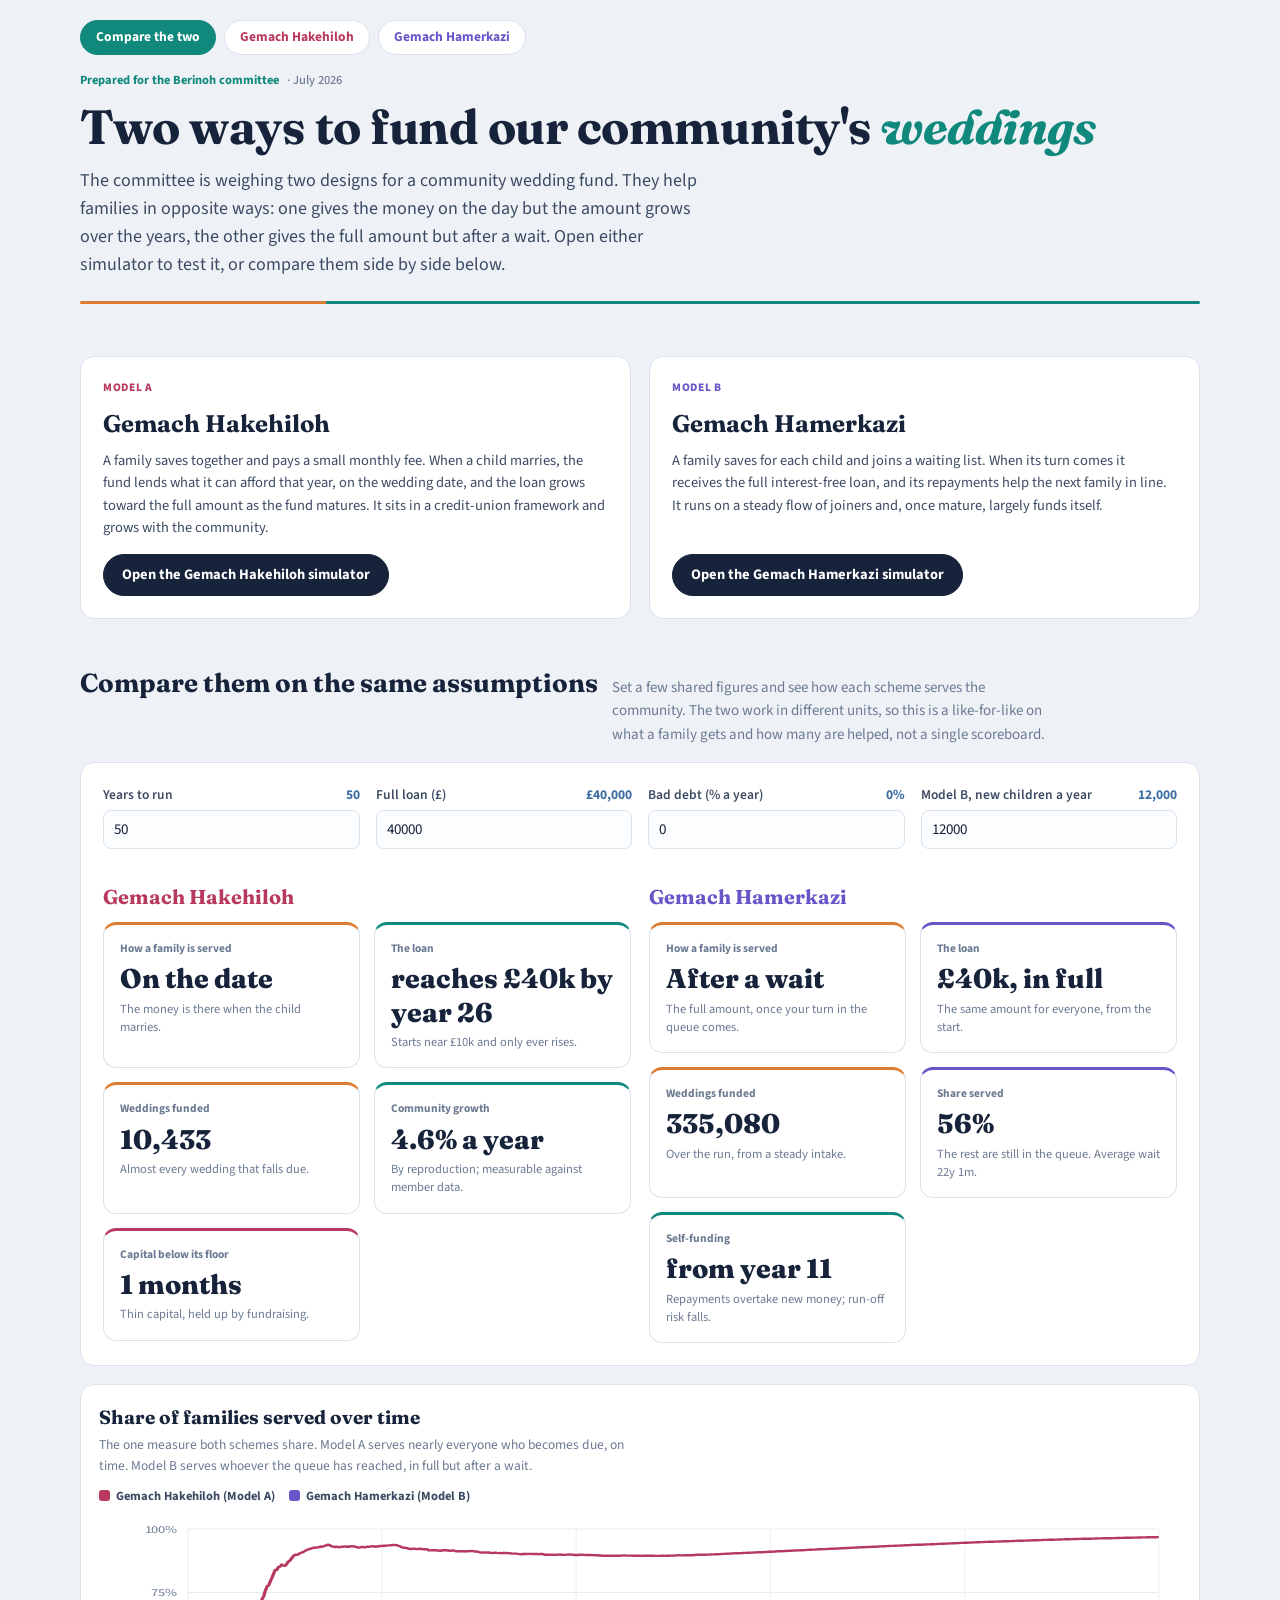
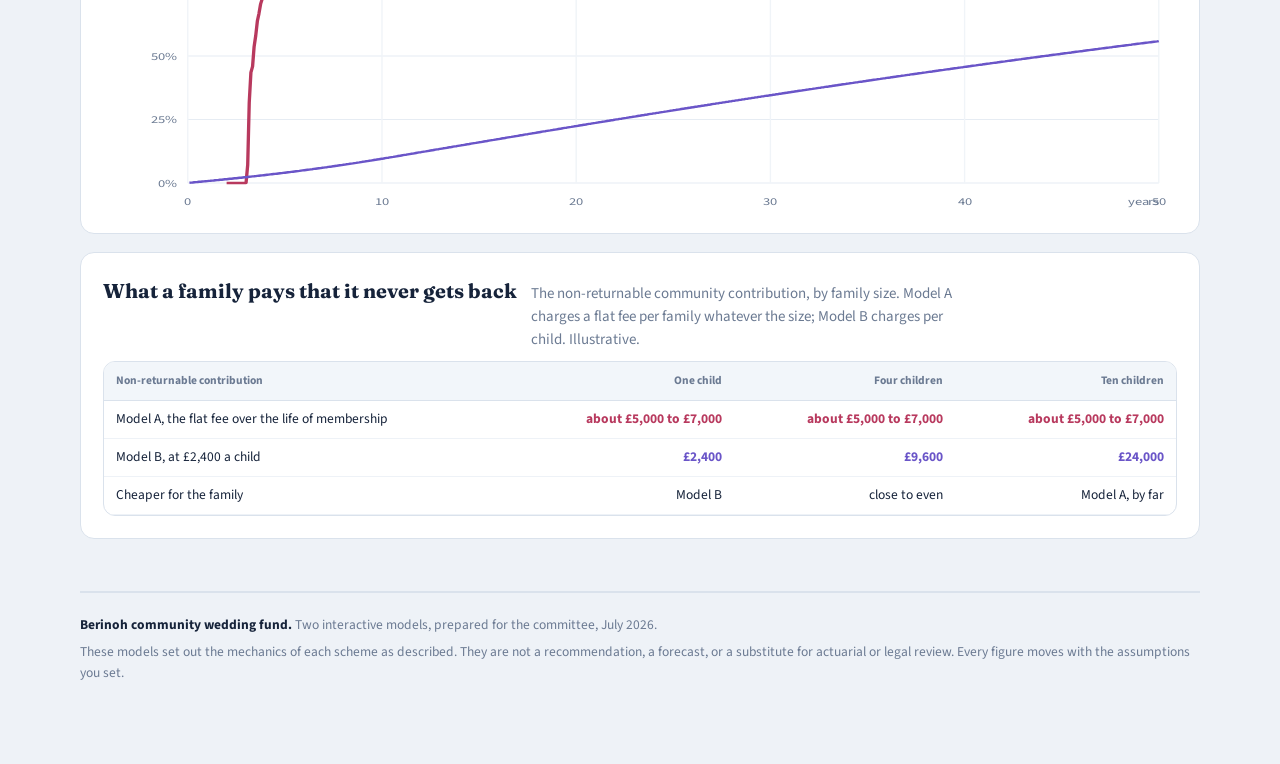
==== index.html @ a817c33c "Rename Model B to Gemach Hamerkazi and add cross-page navigation - Model B is now Gemach Hamerkazi t" ====
<!DOCTYPE html>
<html lang="en-GB" dir="ltr">
<head>
<meta charset="UTF-8">
<meta name="viewport" content="width=device-width, initial-scale=1">
<title>Two ways to fund our community's weddings - Berinoh</title>
<link rel="preconnect" href="https://fonts.googleapis.com">
<link rel="preconnect" href="https://fonts.gstatic.com" crossorigin>
<link href="https://fonts.googleapis.com/css2?family=Fraunces:opsz,wght@9..144,400;9..144,600;9..144,700&family=Source+Sans+3:wght@300;400;600;700&display=swap" rel="stylesheet">
<link rel="stylesheet" href="/css/app.css">
<style>
  .two{display:grid;grid-template-columns:1fr 1fr;gap:18px}
  @media(max-width:820px){.two{grid-template-columns:1fr}}
  .modelcard{display:flex;flex-direction:column;gap:8px}
  .modelcard .tag{font-size:11.5px;font-weight:800;letter-spacing:.06em;text-transform:uppercase}
  .modelcard.a .tag{color:var(--out)} .modelcard.b .tag{color:var(--queue)}
  .modelcard h2{font-family:var(--display);font-size:24px;font-weight:700}
  .modelcard p{font-size:14.5px;color:var(--ink-2);flex:1}
  .modelcard .go{align-self:flex-start;margin-top:6px;font-family:var(--body);border:1.5px solid var(--ink);
    background:var(--ink);color:#fff;border-radius:999px;padding:9px 18px;font-size:14.5px;font-weight:700;text-decoration:none}
  .modelcard .go:hover{background:#000}
  .cmp-ctrls{display:grid;grid-template-columns:repeat(4,1fr);gap:16px;margin-bottom:20px}
  @media(max-width:720px){.cmp-ctrls{grid-template-columns:1fr 1fr}}
  .cmp-ctrls .f label span{color:var(--accent,#3b6ea5);float:right;font-weight:700}
  .colhead{font-family:var(--display);font-size:20px;font-weight:700;margin-bottom:10px}
  .colhead.a{color:var(--out)} .colhead.b{color:var(--queue)}
  .costtbl td.a{color:var(--out);font-weight:700} .costtbl td.b{color:var(--queue);font-weight:700}
</style>
</head>
<body>
<div class="shell">

<nav class="sitenav" aria-label="Scheme navigation">
  <a class="home current" href="/">Compare the two</a>
  <a class="a" href="/model-a/">Gemach Hakehiloh</a>
  <a class="b" href="/model-b/">Gemach Hamerkazi</a>
</nav>

<header class="masthead">
  <div class="eyebrow">Prepared for the Berinoh committee <span>&middot; July 2026</span></div>
  <h1>Two ways to fund our community's <em>weddings</em></h1>
  <p class="standfirst">The committee is weighing two designs for a community wedding fund. They help families in opposite ways: one gives the money on the day but the amount grows over the years, the other gives the full amount but after a wait. Open either simulator to test it, or compare them side by side below.</p>
  <div class="rule"></div>
</header>

<section class="block">
  <div class="two">
    <div class="panel modelcard a">
      <div class="tag">Model A</div>
      <h2>Gemach Hakehiloh</h2>
      <p>A family saves together and pays a small monthly fee. When a child marries, the fund lends what it can afford that year, on the wedding date, and the loan grows toward the full amount as the fund matures. It sits in a credit-union framework and grows with the community.</p>
      <a class="go" href="model-a/">Open the Gemach Hakehiloh simulator</a>
    </div>
    <div class="panel modelcard b">
      <div class="tag">Model B</div>
      <h2>Gemach Hamerkazi</h2>
      <p>A family saves for each child and joins a waiting list. When its turn comes it receives the full interest-free loan, and its repayments help the next family in line. It runs on a steady flow of joiners and, once mature, largely funds itself.</p>
      <a class="go" href="model-b/">Open the Gemach Hamerkazi simulator</a>
    </div>
  </div>
</section>

<section class="block">
  <div class="block-head">
    <h2>Compare them on the same assumptions</h2>
    <p>Set a few shared figures and see how each scheme serves the community. The two work in different units, so this is a like-for-like on what a family gets and how many are helped, not a single scoreboard.</p>
  </div>
  <div class="panel">
    <div class="cmp-ctrls">
      <div class="f"><label for="cyears">Years to run <span id="vyears">50</span></label><input type="number" id="cyears" value="50" step="5" min="10" max="90"></div>
      <div class="f"><label for="cloan">Full loan (&pound;) <span id="vloan">£40,000</span></label><input type="number" id="cloan" value="40000" step="1000" min="1000"></div>
      <div class="f"><label for="cbad">Bad debt (% a year) <span id="vbad">0%</span></label><input type="number" id="cbad" value="0" step="0.5" min="0" max="15"></div>
      <div class="f"><label for="cchildren">Model B, new children a year <span id="vchildren">12,000</span></label><input type="number" id="cchildren" value="12000" step="500" min="12"></div>
    </div>
    <div class="two">
      <div><div class="colhead a">Gemach Hakehiloh</div><div class="stats" id="outA"></div></div>
      <div><div class="colhead b">Gemach Hamerkazi</div><div class="stats" id="outB"></div></div>
    </div>
  </div>

  <div class="chart full tall" id="c-cov" style="margin-top:18px"></div>

  <div class="panel" style="margin-top:18px">
    <div class="block-head" style="margin-bottom:10px"><h2 style="font-size:20px">What a family pays that it never gets back</h2>
      <p>The non-returnable community contribution, by family size. Model A charges a flat fee per family whatever the size; Model B charges per child. Illustrative.</p></div>
    <div class="scroller"><table class="costtbl">
      <thead><tr><th>Non-returnable contribution</th><th>One child</th><th>Four children</th><th>Ten children</th></tr></thead>
      <tbody>
        <tr><td>Model A, the flat fee over the life of membership</td><td class="a">about &pound;5,000 to &pound;7,000</td><td class="a">about &pound;5,000 to &pound;7,000</td><td class="a">about &pound;5,000 to &pound;7,000</td></tr>
        <tr><td>Model B, at &pound;2,400 a child</td><td class="b">&pound;2,400</td><td class="b">&pound;9,600</td><td class="b">&pound;24,000</td></tr>
        <tr><td>Cheaper for the family</td><td>Model B</td><td>close to even</td><td>Model A, by far</td></tr>
      </tbody>
    </table></div>
  </div>
</section>

<footer>
  <p><b>Berinoh community wedding fund.</b> Two interactive models, prepared for the committee, July 2026.</p>
  <p style="margin-top:6px">These models set out the mechanics of each scheme as described. They are not a recommendation, a forecast, or a substitute for actuarial or legal review. Every figure moves with the assumptions you set.</p>
</footer>

</div>
<div id="tip" role="status"></div>

<script>window.STRINGS={unitBn:'bn',unitM:'m',unitK:'k',axisYears:'years',durationNone:'-',duration:function(y,m){return y>0?(y+'y '+m+'m'):(m+'m');},yearOf:function(y){return 'year '+y;},tipYear:function(x){return 'Year '+x;}};</script>
<script src="/js/format.js"></script>
<script src="/js/charts.js"></script>
<script src="/js/engine-a.js"></script>
<script src="/js/engine-b.js"></script>
<script src="/js/seed-500.js"></script>
<script src="/js/compare.js"></script>
</body>
</html>
---- css/app.css ----
/* =============================================================================
   app.css  -  one stylesheet for both languages.
   Uses CSS logical properties (start/end, inline-start) rather than left/right,
   so most right-to-left handling falls out automatically from dir="rtl" on the
   html element. Only genuine differences are overridden below.
   ============================================================================= */
:root{
  --ink:#16233a; --ink-2:#3c4a63; --muted:#6b7a92;
  --paper:#eef2f7; --card:#fff; --line:#dae2ec;
  --new:#dd7d33; --recyc:#10897c; --out:#b8395e; --queue:#6a55c8;
  --gold:#c08f2a;
  --display:"Fraunces",Georgia,"Times New Roman",serif;
  --body:"Source Sans 3",-apple-system,"Segoe UI",Roboto,Helvetica,Arial,sans-serif;
  --h1-lh:1.06; --h1-w:700; --stat-v:27px; --lh:1.55;
}
[dir="rtl"]{
  --display:"Frank Ruhl Libre",Georgia,serif;
  --body:"Heebo","Segoe UI",Arial,sans-serif;
  --h1-lh:1.25; --h1-w:800; --stat-v:23px; --lh:1.65;
}
*{box-sizing:border-box;margin:0;padding:0}
html{scroll-behavior:smooth}
body{font-family:var(--body);background:var(--paper);color:var(--ink);font-size:16px;
     line-height:var(--lh);text-align:start;-webkit-font-smoothing:antialiased}
.shell{max-width:1160px;margin:0 auto;padding:0 20px 80px}

.sitenav{display:flex;align-items:center;flex-wrap:wrap;gap:8px;padding:20px 0 0}
.sitenav a{font-family:var(--body);font-weight:700;font-size:13.5px;text-decoration:none;
  color:var(--ink);background:var(--card);border:1.5px solid var(--line);border-radius:999px;
  padding:6px 15px;transition:border-color .12s,background .12s,color .12s}
.sitenav a:hover{border-color:currentColor}
.sitenav a.home{color:var(--recyc)}
.sitenav a.a{color:var(--out)}
.sitenav a.b{color:var(--queue)}
.sitenav a.current{color:#fff;cursor:default}
.sitenav a.home.current{background:var(--recyc);border-color:var(--recyc)}
.sitenav a.a.current{background:var(--out);border-color:var(--out)}
.sitenav a.b.current{background:var(--queue);border-color:var(--queue)}

/* masthead */
.masthead{padding:16px 0 8px}
.eyebrow{display:flex;align-items:baseline;flex-wrap:wrap;gap:8px;font-size:12.5px;font-weight:700;color:var(--recyc)}
.eyebrow span{color:var(--muted);font-weight:500}
.lang{margin-inline-start:auto;font-weight:700;color:var(--recyc);text-decoration:none;
      border:1.5px solid var(--line);border-radius:999px;padding:3px 13px;font-size:13px;background:#fff}
.lang:hover{border-color:var(--recyc)}
.masthead h1{font-family:var(--display);font-size:clamp(28px,4.8vw,48px);line-height:var(--h1-lh);
             font-weight:var(--h1-w);letter-spacing:-.01em;margin:12px 0 0}
.masthead h1 em{font-style:italic;color:var(--recyc)}
[dir="rtl"] .masthead h1 em{font-style:normal}
.standfirst{font-size:18px;color:var(--ink-2);max-width:70ch;margin-top:14px}
.rule{height:3px;border-radius:2px;margin:22px 0 0;
      background:linear-gradient(to right,var(--new) 0%,var(--new) 22%,var(--recyc) 22%,var(--recyc) 100%)}
[dir="rtl"] .rule{background:linear-gradient(to left,var(--new) 0%,var(--new) 22%,var(--recyc) 22%,var(--recyc) 100%)}

/* blocks */
.block{margin-top:44px}
.block-head{display:flex;align-items:baseline;gap:14px;flex-wrap:wrap;margin-bottom:16px}
.block-head h2{font-family:var(--display);font-size:26px;font-weight:700}
.block-head p{font-size:15px;color:var(--muted);max-width:64ch}
.panel{background:var(--card);border:1px solid var(--line);border-radius:14px;padding:22px}

/* cycle */
.cycle-wrap{background:linear-gradient(160deg,#fbfcfd,#f3f7fa);border:1px solid var(--line);
            border-radius:18px;padding:26px 24px 20px;margin-top:26px}
.cycle-grid{display:grid;grid-template-columns:1.25fr .85fr;gap:26px;align-items:center}
.cycle-svg{width:100%;height:auto;display:block;overflow:visible}
.flow-line{fill:none;stroke-linecap:round}
.flow-dash{fill:none;stroke-linecap:round;stroke-dasharray:2 16;animation:march 2.4s linear infinite}
@keyframes march{to{stroke-dashoffset:-18}}
.node-box{fill:#fff;stroke:var(--line);stroke-width:1.5}
.node-title{font-family:var(--display);font-weight:700;fill:var(--ink);font-size:15.5px}
.node-sub{fill:var(--muted);font-size:11.5px;font-family:var(--body)}
.node-amt{font-family:var(--body);font-weight:700;font-size:13.5px;fill:var(--ink)}
.node-amt.lg{font-size:16px}
.flow-label,.flow-amt{font-weight:700;font-family:var(--body);paint-order:stroke;
      stroke:#f6f9fb;stroke-width:5px;stroke-linejoin:round;stroke-linecap:round}
.flow-label{font-size:12px}
.flow-amt{font-size:12.5px;direction:ltr}
.cost-box{fill:#fdf6f8;stroke:#e8c3ce;stroke-width:1.5}
.cyc-cap{font-size:12.5px;color:var(--muted);text-align:center;margin-top:8px;max-width:62ch;margin-inline:auto}
.cycle-read h3{font-family:var(--display);font-size:20px;font-weight:700;margin-bottom:6px}
.bigpct{font-family:var(--display);font-size:clamp(50px,7.6vw,72px);font-weight:800;line-height:1;
        color:var(--recyc);direction:ltr;text-align:start}
.bigpct small{font-size:.35em;font-weight:700;color:var(--muted)}
.readout{font-size:15.5px;color:var(--ink-2);margin-top:10px}
.split{height:26px;border-radius:6px;overflow:hidden;display:flex;margin-top:16px;border:1px solid var(--line)}
.split i{display:block;height:100%;transition:width .35s ease}
.split-key{display:flex;justify-content:space-between;font-size:12.5px;color:var(--muted);margin-top:6px;font-weight:700}
.scrub{margin-top:20px}
.scrub label{display:flex;justify-content:space-between;font-size:13px;font-weight:700;color:var(--muted);margin-bottom:8px}
.scrub label b{color:var(--ink);font-size:14.5px}
input[type=range]{width:100%;accent-color:var(--recyc);height:22px;direction:ltr}

/* journey */
.journey{display:grid;grid-template-columns:repeat(5,1fr);margin-top:6px}
.stage{padding:18px 16px 16px;border-top:4px solid var(--line);background:var(--card)}
.stage.s1,.stage.s2{border-top-color:var(--new)}
.stage.s3{border-top-color:var(--out)}
.stage.s4,.stage.s5{border-top-color:var(--recyc)}
.stage-when{font-size:11.5px;font-weight:700;color:var(--muted)}
.stage-amt{font-family:var(--display);font-size:24px;font-weight:800;margin:5px 0 4px;direction:ltr;text-align:start}
.stage.s1 .stage-amt,.stage.s2 .stage-amt{color:var(--new)}
.stage.s3 .stage-amt{color:var(--out)}
.stage.s4 .stage-amt,.stage.s5 .stage-amt{color:var(--recyc)}
.stage p{font-size:13.5px;color:var(--ink-2)}

/* controls */
.presets{display:flex;flex-wrap:wrap;gap:9px;margin-bottom:6px}
.pbtn{font-family:var(--body);border:1.5px solid var(--line);background:var(--card);color:var(--ink);
      border-radius:999px;padding:9px 19px;font-size:14.5px;font-weight:700;cursor:pointer;transition:.15s}
.pbtn:hover{border-color:var(--recyc);color:var(--recyc)}
.pbtn.on{background:var(--ink);border-color:var(--ink);color:#fff}
.pbtn:focus-visible,.hb:focus-visible,input:focus-visible,.lang:focus-visible,.dl:focus-visible{outline:3px solid var(--gold);outline-offset:2px}
.preset-note{font-size:14.5px;color:var(--muted);margin:10px 0 0}
.ctrl-grid{display:grid;grid-template-columns:repeat(4,1fr);gap:16px;margin-top:18px}
.ctrl{background:var(--card);border:1px solid var(--line);border-radius:14px;padding:18px}
.ctrl h4{font-size:12px;letter-spacing:.06em;font-weight:800;margin-bottom:14px}
.ctrl.c1 h4{color:var(--new)}
.ctrl.c2 h4{color:var(--queue)}
.ctrl.c3 h4{color:var(--out)}
.ctrl.c4 h4{color:var(--recyc)}
.f{margin-bottom:12px}
.f label{display:block;font-size:13.5px;font-weight:600;color:var(--ink-2);margin-bottom:4px}
.f input[type=number]{width:100%;padding:8px 10px;border:1.5px solid var(--line);border-radius:8px;
      font-size:15px;font-family:var(--body);direction:ltr;text-align:start;background:#fcfdfe;color:var(--ink)}
[dir="rtl"] .f input[type=number]{text-align:right}
.f input[type=number]:focus{border-color:var(--recyc);background:#fff}
.f .hint{font-size:12px;color:var(--muted);margin-top:3px;line-height:1.45}
.hbs{display:flex;flex-wrap:wrap;gap:6px;margin-bottom:12px}
.hb{font-family:var(--body);border:1.5px solid var(--line);background:var(--card);border-radius:8px;
    padding:6px 12px;font-size:13.5px;font-weight:700;cursor:pointer;color:var(--ink)}
.hb.on{background:var(--recyc);border-color:var(--recyc);color:#fff}
.summary{background:#f4f8f7;border-inline-start:3px solid var(--recyc);border-radius:0 8px 8px 0;
         padding:10px 12px;font-size:13px;color:var(--ink-2);margin-top:6px}
[dir="rtl"] .summary{border-radius:8px 0 0 8px}

/* stats */
.stats{display:grid;grid-template-columns:repeat(auto-fill,minmax(200px,1fr));gap:14px}
.stat{background:var(--card);border:1px solid var(--line);border-radius:13px;padding:16px;border-top:3px solid var(--line)}
.stat.tone-new{border-top-color:var(--new)}
.stat.tone-rec{border-top-color:var(--recyc)}
.stat.tone-out{border-top-color:var(--out)}
.stat.tone-q{border-top-color:var(--queue)}
.stat .k{font-size:11.5px;font-weight:700;color:var(--muted);line-height:1.4}
.stat .v{font-family:var(--display);font-size:var(--stat-v);font-weight:800;margin-top:5px;line-height:1.25}
.stat .n{font-size:12.5px;color:var(--muted);margin-top:4px;line-height:1.45}

/* charts */
.charts{display:grid;grid-template-columns:1fr 1fr;gap:18px}
.chart{background:var(--card);border:1px solid var(--line);border-radius:14px;padding:18px}
.chart.full{grid-column:1/-1}
.chart h3{font-family:var(--display);font-size:19px;font-weight:700;margin-bottom:3px}
.chart .why{font-size:13.5px;color:var(--muted);margin-bottom:10px;max-width:78ch}
.key{display:flex;flex-wrap:wrap;gap:14px;font-size:12.5px;color:var(--ink-2);margin-bottom:8px;font-weight:700}
.key i,#tip i{display:inline-block;width:11px;height:11px;border-radius:3px;margin-inline-end:6px;vertical-align:-1px}
.chart svg{display:block;width:100%;height:250px;direction:ltr}
.chart.tall svg{height:300px}
.axis{font-size:10.5px;fill:var(--muted);font-family:var(--body)}
.note{font-size:12.5px;color:var(--muted);margin-top:8px}
#tip{position:absolute;display:none;background:var(--ink);color:#fff;font-size:13px;padding:10px 12px;
     border-radius:9px;pointer-events:none;z-index:80;max-width:300px;line-height:1.5;
     text-align:start;box-shadow:0 6px 20px rgba(22,35,58,.25)}

/* run-off */
.ro-grid{display:grid;grid-template-columns:1fr 1fr;gap:18px}
.ro-card{background:linear-gradient(160deg,#f4faf8,#eaf4f1);border:1px solid #cfe4de;border-radius:14px;padding:20px}
.ro-card h3{font-family:var(--display);font-size:20px;font-weight:700;margin-bottom:8px}
.ro-num{font-family:var(--display);font-size:40px;font-weight:800;color:var(--recyc);line-height:1.1;direction:ltr;text-align:start}
.ro-card p{font-size:14.5px;color:var(--ink-2);margin-top:8px}

/* table */
.tbl-head{display:flex;justify-content:space-between;align-items:center;gap:12px;flex-wrap:wrap;margin-bottom:12px}
.dl{font-family:var(--body);border:1.5px solid var(--line);background:var(--card);border-radius:8px;
    padding:8px 15px;font-size:14px;font-weight:700;cursor:pointer;color:var(--ink)}
.dl:hover{border-color:var(--recyc);color:var(--recyc)}
.scroller{max-height:420px;overflow:auto;border:1px solid var(--line);border-radius:12px;background:var(--card)}
table{width:100%;border-collapse:collapse;font-size:13.5px}
thead th{position:sticky;top:0;background:#f2f6fa;text-align:end;padding:10px 12px;font-size:11.5px;
         color:var(--muted);border-bottom:1px solid var(--line);z-index:2;font-weight:700;white-space:nowrap}
thead th:first-child,tbody td:first-child{text-align:start}
tbody td{padding:8px 12px;border-bottom:1px solid #eef2f7;text-align:end}
tbody td.n{font-variant-numeric:tabular-nums}
[dir="rtl"] thead th,[dir="rtl"] tbody td{text-align:start}
tbody tr:hover td{background:#f7fafc}

/* notes and footer */
.notes{columns:2;column-gap:34px;font-size:13.5px;color:var(--ink-2)}
.notes li{margin:0 0 9px;margin-inline-start:18px;break-inside:avoid}
footer{margin-top:52px;padding-top:22px;border-top:2px solid var(--line);font-size:13.5px;color:var(--muted)}
footer b{color:var(--ink)}

@media(max-width:960px){
  .cycle-grid,.charts,.ro-grid,.notes{grid-template-columns:1fr;columns:1}
  .ctrl-grid,.journey{grid-template-columns:1fr 1fr}
}
@media(max-width:620px){.ctrl-grid,.journey{grid-template-columns:1fr}}
@media(prefers-reduced-motion:reduce){.flow-dash{animation:none}html{scroll-behavior:auto}.split i{transition:none}}
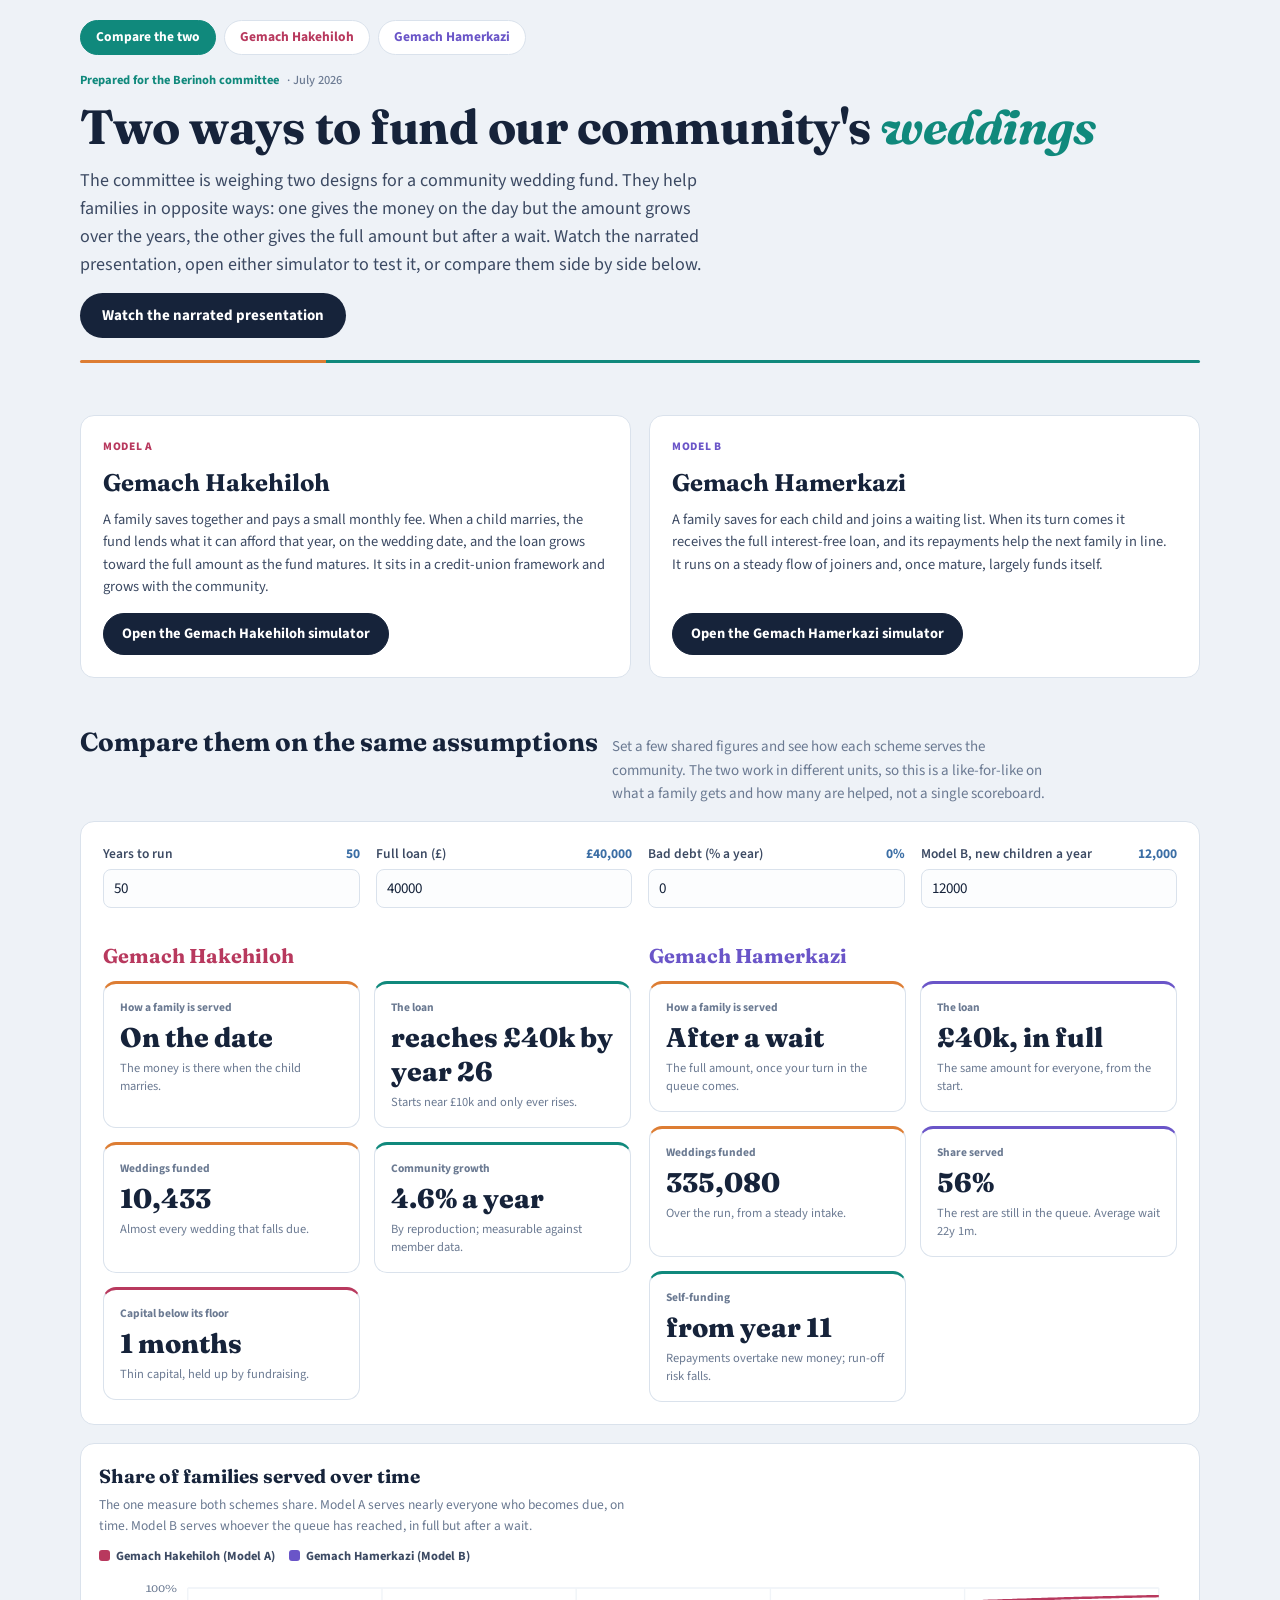
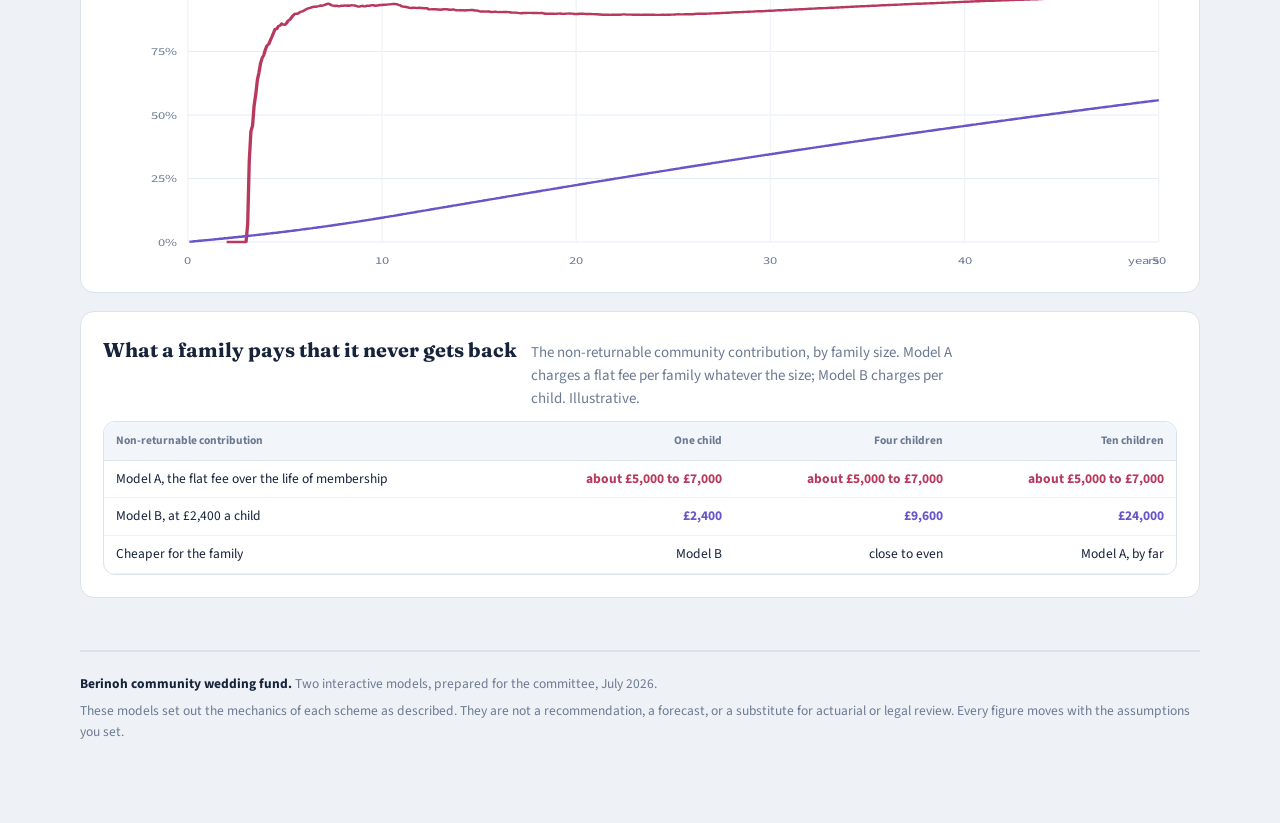
==== commit b1bb3956: "Host the narrated presentation at /presentation/, big bold on-screen narration - Deck published at /" ====
--- a/index.html
+++ b/index.html
@@ -39,7 +39,8 @@
 <header class="masthead">
   <div class="eyebrow">Prepared for the Berinoh committee <span>&middot; July 2026</span></div>
   <h1>Two ways to fund our community's <em>weddings</em></h1>
-  <p class="standfirst">The committee is weighing two designs for a community wedding fund. They help families in opposite ways: one gives the money on the day but the amount grows over the years, the other gives the full amount but after a wait. Open either simulator to test it, or compare them side by side below.</p>
+  <p class="standfirst">The committee is weighing two designs for a community wedding fund. They help families in opposite ways: one gives the money on the day but the amount grows over the years, the other gives the full amount but after a wait. Watch the narrated presentation, open either simulator to test it, or compare them side by side below.</p>
+  <p style="margin-top:14px"><a href="/presentation/" style="display:inline-block;font-family:var(--body);font-weight:700;background:var(--ink);color:#fff;border-radius:999px;padding:11px 22px;text-decoration:none;font-size:15px">Watch the narrated presentation</a></p>
   <div class="rule"></div>
 </header>
 
--- a/css/app.css
+++ b/css/app.css
@@ -196,3 +196,21 @@
 }
 @media(max-width:620px){.ctrl-grid,.journey{grid-template-columns:1fr}}
 @media(prefers-reduced-motion:reduce){.flow-dash{animation:none}html{scroll-behavior:auto}.split i{transition:none}}
+
+/* sticky controls sidebar with scrolling outputs (simulator) */
+.applayout{display:grid;grid-template-columns:360px minmax(0,1fr);gap:26px;align-items:start;margin-top:44px}
+.app-controls{position:sticky;top:14px;max-height:calc(100vh - 28px);overflow-y:auto;
+  background:var(--card);border:1px solid var(--line);border-radius:14px;padding:18px 18px 10px}
+.app-controls .block-head{margin-bottom:12px;display:block}
+.app-controls .block-head h2{font-size:20px}
+.app-controls .block-head p{font-size:13.5px}
+.app-controls .ctrl-grid{grid-template-columns:1fr;gap:0}
+.app-controls .ctrl{margin-top:16px}
+.app-out{min-width:0}
+.app-out .block{margin-top:0;margin-bottom:36px}
+.locked-val{font-size:15px;color:var(--ink-2);font-weight:600;padding:8px 0}
+@media(max-width:900px){
+  .applayout{grid-template-columns:1fr;gap:0;margin-top:0}
+  .app-controls{position:static;max-height:none;overflow:visible;border:0;padding:0;background:none;border-radius:0;margin-top:44px}
+  .app-out .block{margin-top:44px}
+}
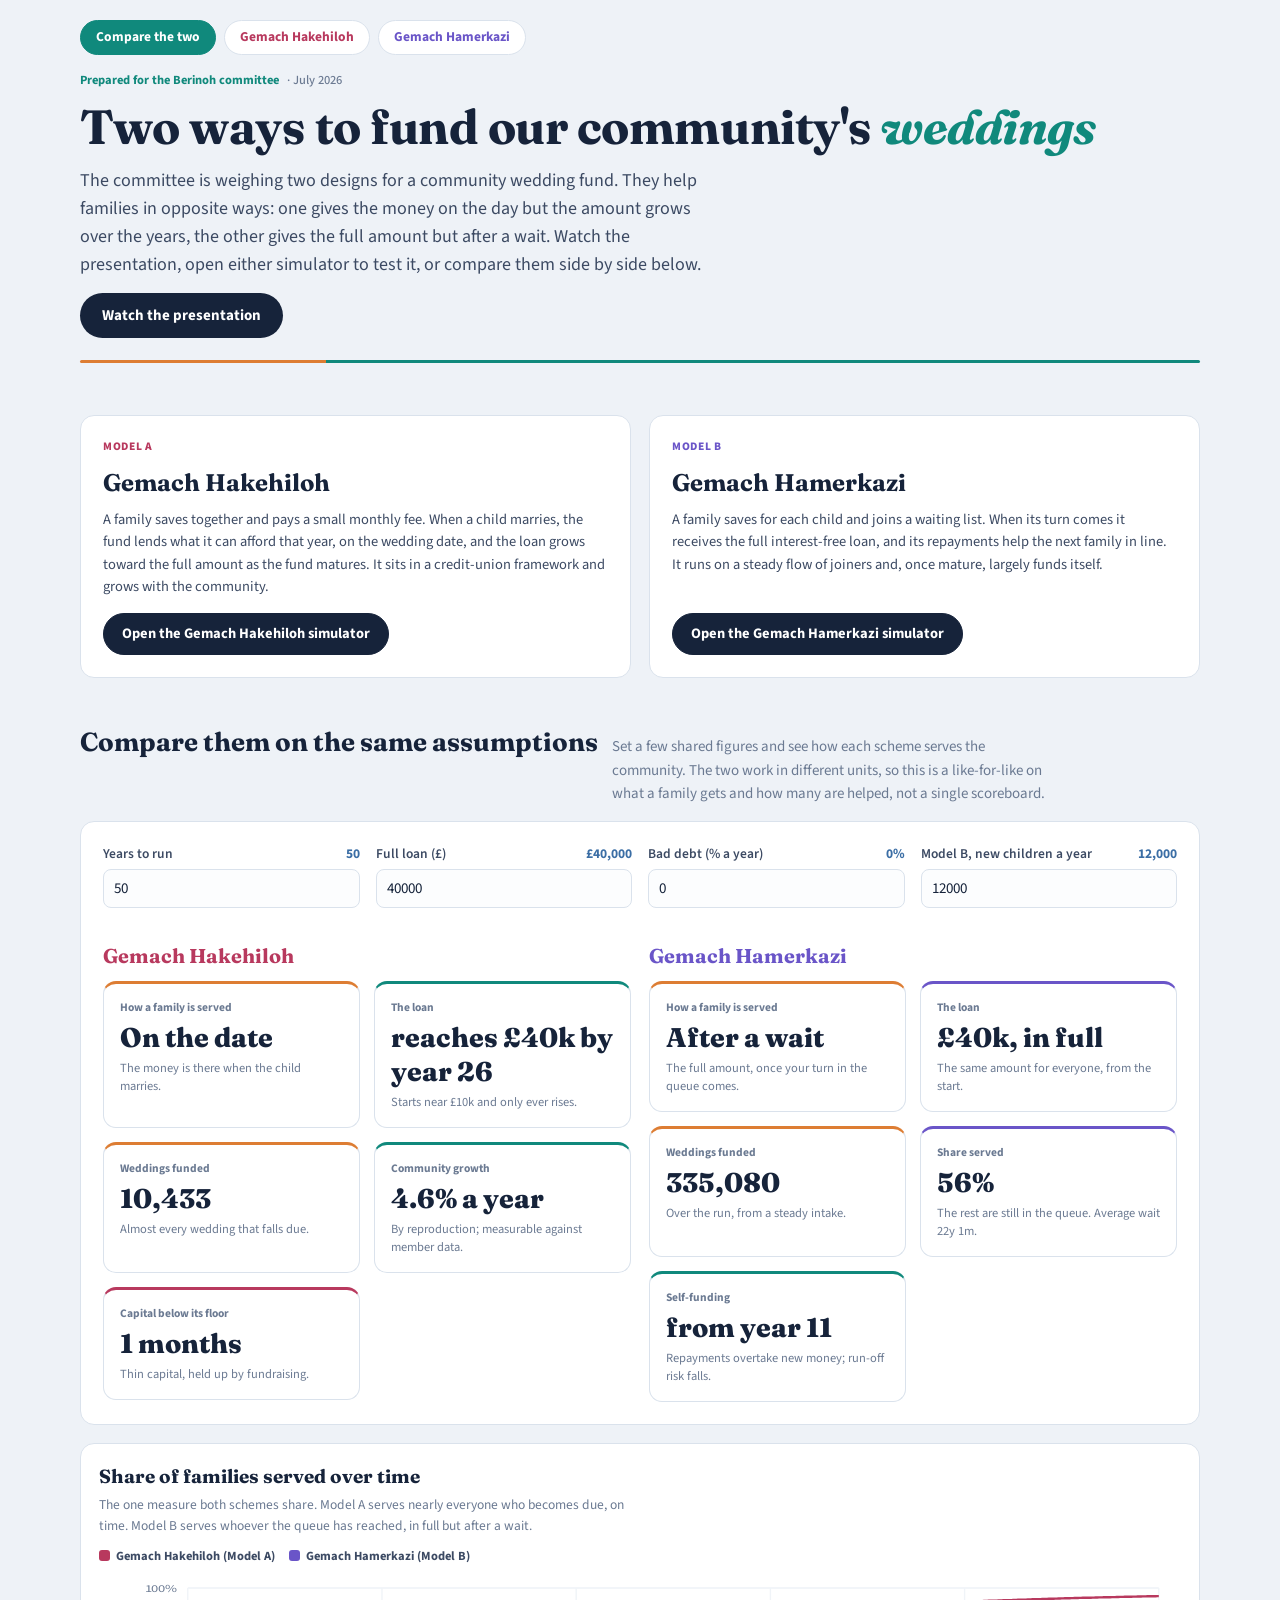
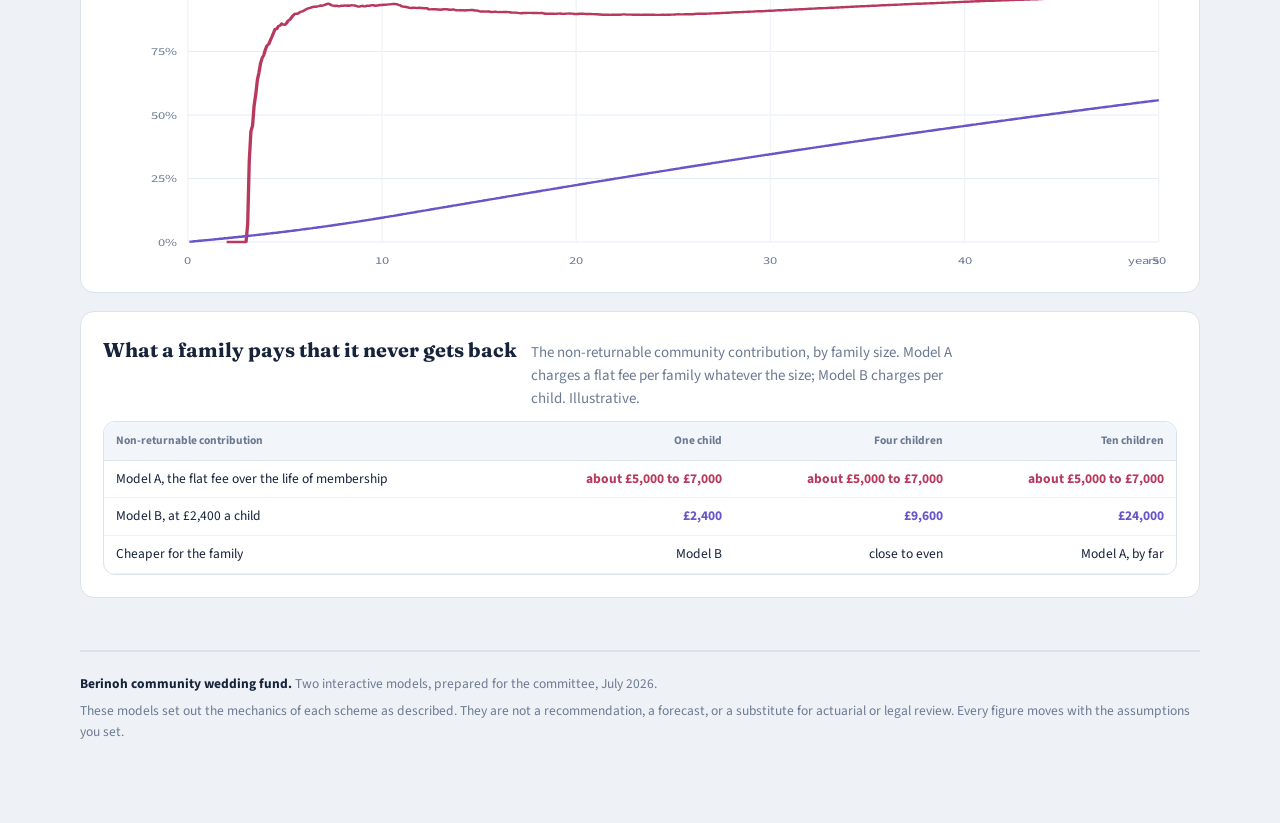
==== commit 6fa963ec: "Landing: drop 'narrated' (there is no voiceover); 'Watch the presentation'" ====
--- a/index.html
+++ b/index.html
@@ -39,8 +39,8 @@
 <header class="masthead">
   <div class="eyebrow">Prepared for the Berinoh committee <span>&middot; July 2026</span></div>
   <h1>Two ways to fund our community's <em>weddings</em></h1>
-  <p class="standfirst">The committee is weighing two designs for a community wedding fund. They help families in opposite ways: one gives the money on the day but the amount grows over the years, the other gives the full amount but after a wait. Watch the narrated presentation, open either simulator to test it, or compare them side by side below.</p>
-  <p style="margin-top:14px"><a href="/presentation/" style="display:inline-block;font-family:var(--body);font-weight:700;background:var(--ink);color:#fff;border-radius:999px;padding:11px 22px;text-decoration:none;font-size:15px">Watch the narrated presentation</a></p>
+  <p class="standfirst">The committee is weighing two designs for a community wedding fund. They help families in opposite ways: one gives the money on the day but the amount grows over the years, the other gives the full amount but after a wait. Watch the presentation, open either simulator to test it, or compare them side by side below.</p>
+  <p style="margin-top:14px"><a href="/presentation/" style="display:inline-block;font-family:var(--body);font-weight:700;background:var(--ink);color:#fff;border-radius:999px;padding:11px 22px;text-decoration:none;font-size:15px">Watch the presentation</a></p>
   <div class="rule"></div>
 </header>
 
--- a/css/app.css
+++ b/css/app.css
@@ -214,3 +214,6 @@
   .app-controls{position:static;max-height:none;overflow:visible;border:0;padding:0;background:none;border-radius:0;margin-top:44px}
   .app-out .block{margin-top:44px}
 }
+
+/* preset scenario buttons removed from the interface (base case is the default) */
+.presets{display:none}
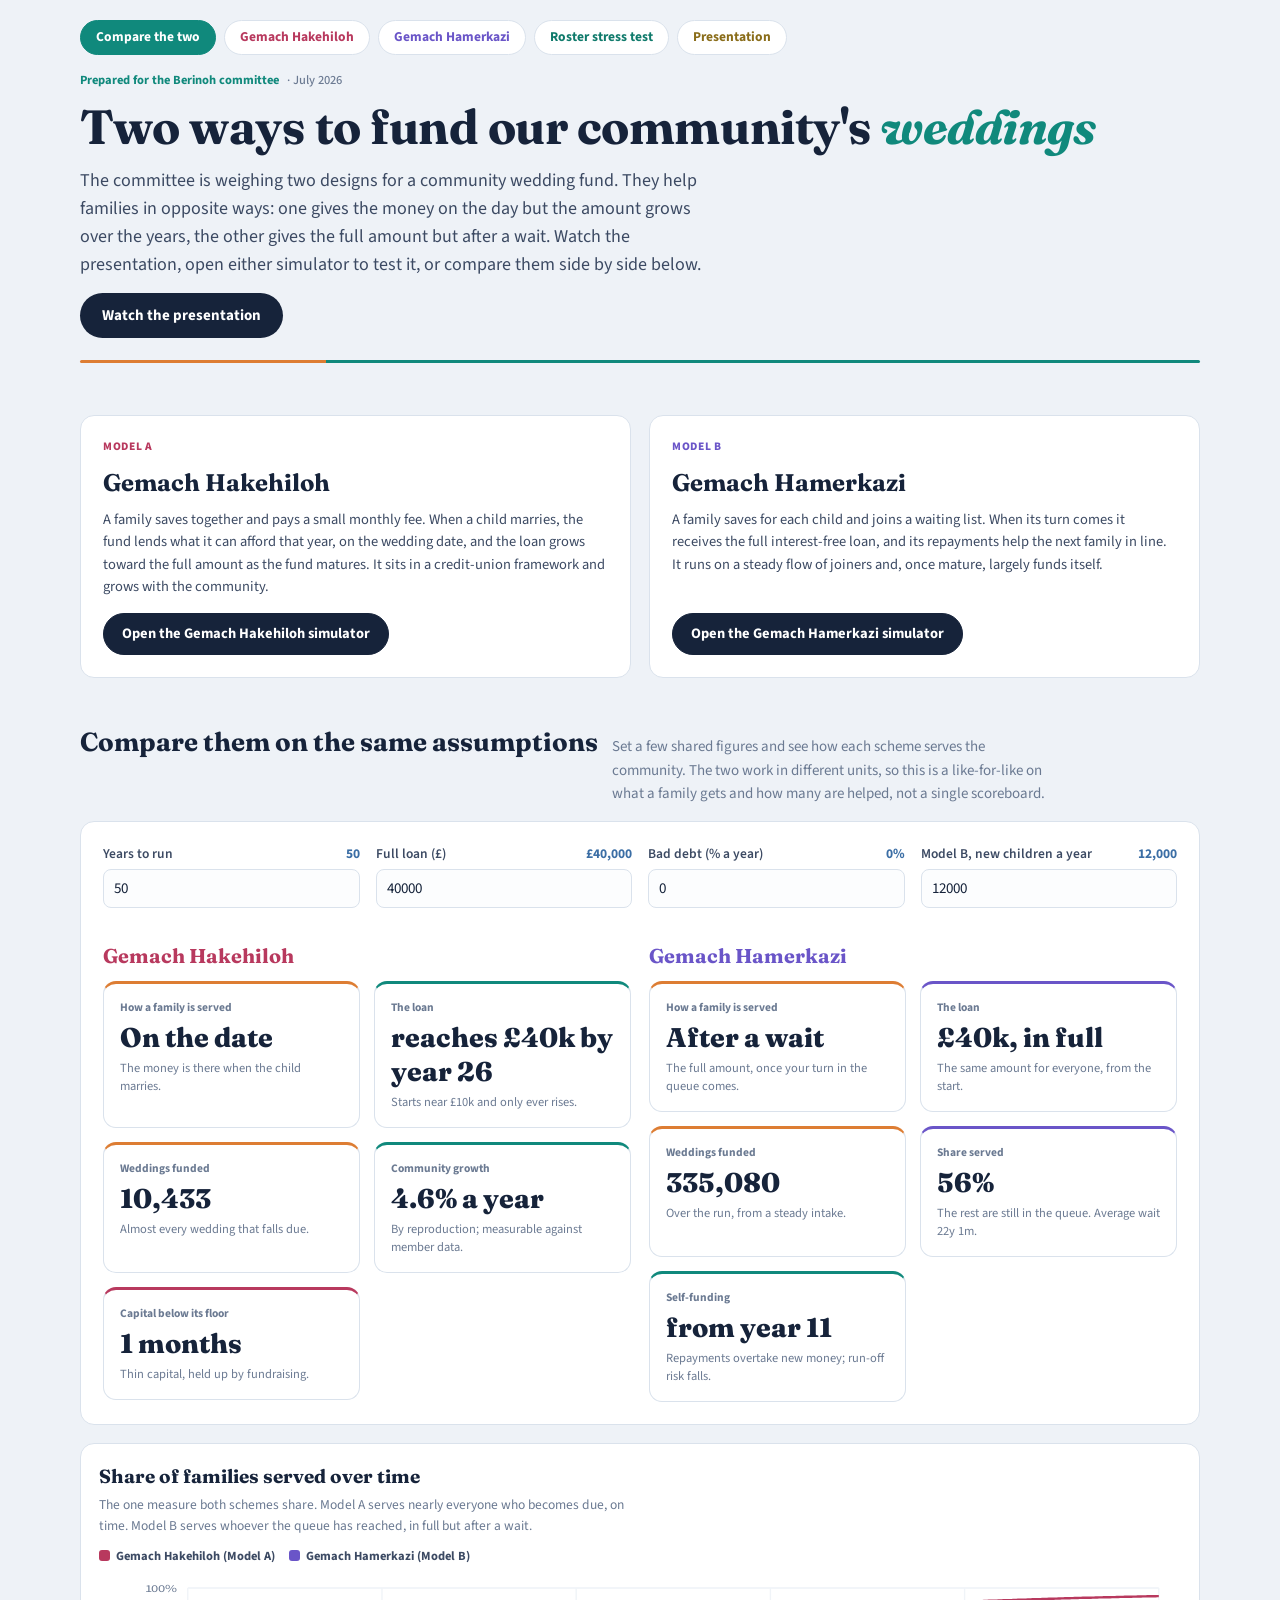
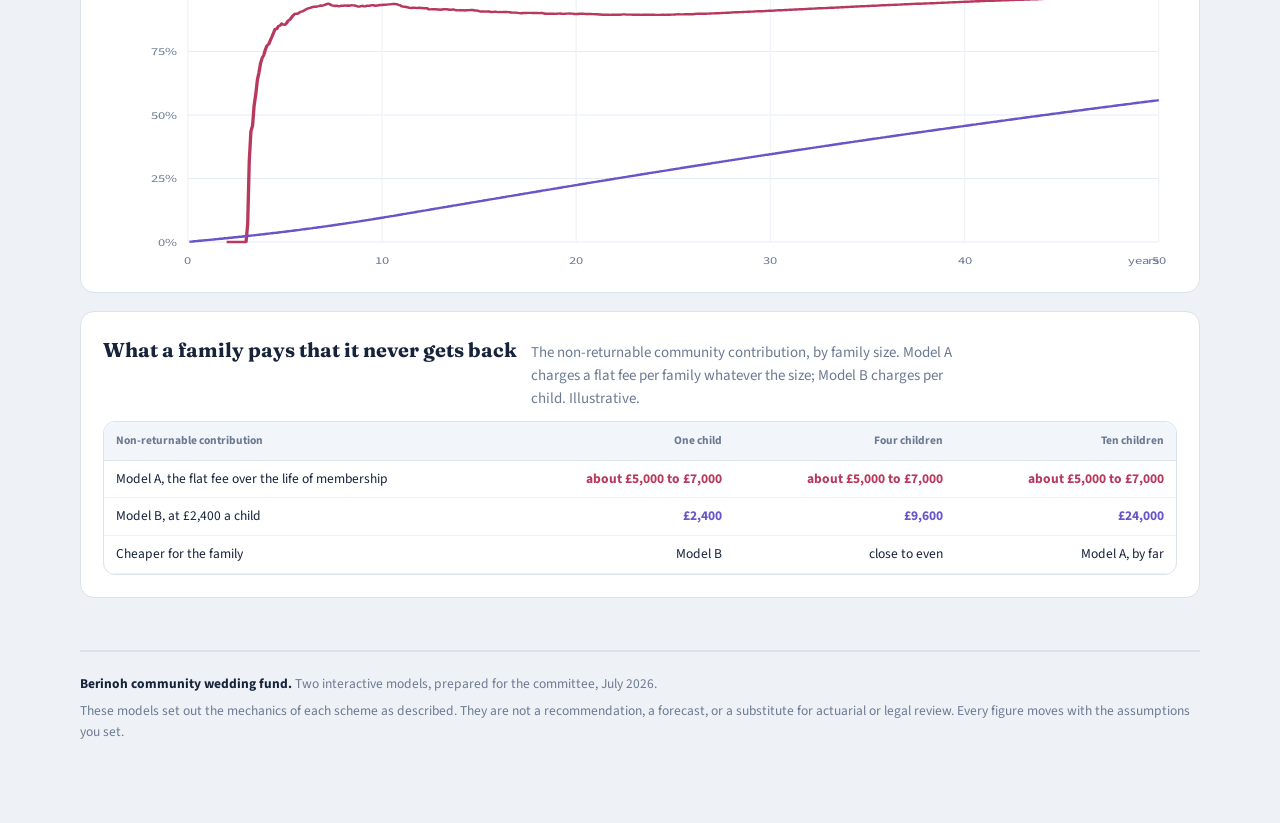
==== commit 4a3062c2: "Committee feedback: pilot-transition slide, wording precision, dial+cards figures, contrast fix, ful" ====
--- a/index.html
+++ b/index.html
@@ -34,6 +34,8 @@
   <a class="home current" href="/">Compare the two</a>
   <a class="a" href="/model-a/">Gemach Hakehiloh</a>
   <a class="b" href="/model-b/">Gemach Hamerkazi</a>
+  <a class="s" href="/solvency/">Roster stress test</a>
+  <a class="p" href="/presentation/">Presentation</a>
 </nav>
 
 <header class="masthead">
--- a/css/app.css
+++ b/css/app.css
@@ -217,3 +217,8 @@
 
 /* preset scenario buttons removed from the interface (base case is the default) */
 .presets{display:none}
+
+.sitenav a.s{color:#0f7a6b}
+.sitenav a.p{color:#8a6d1a}
+.sitenav a.s.current{background:#0f7a6b;border-color:#0f7a6b}
+.sitenav a.p.current{background:#8a6d1a;border-color:#8a6d1a}
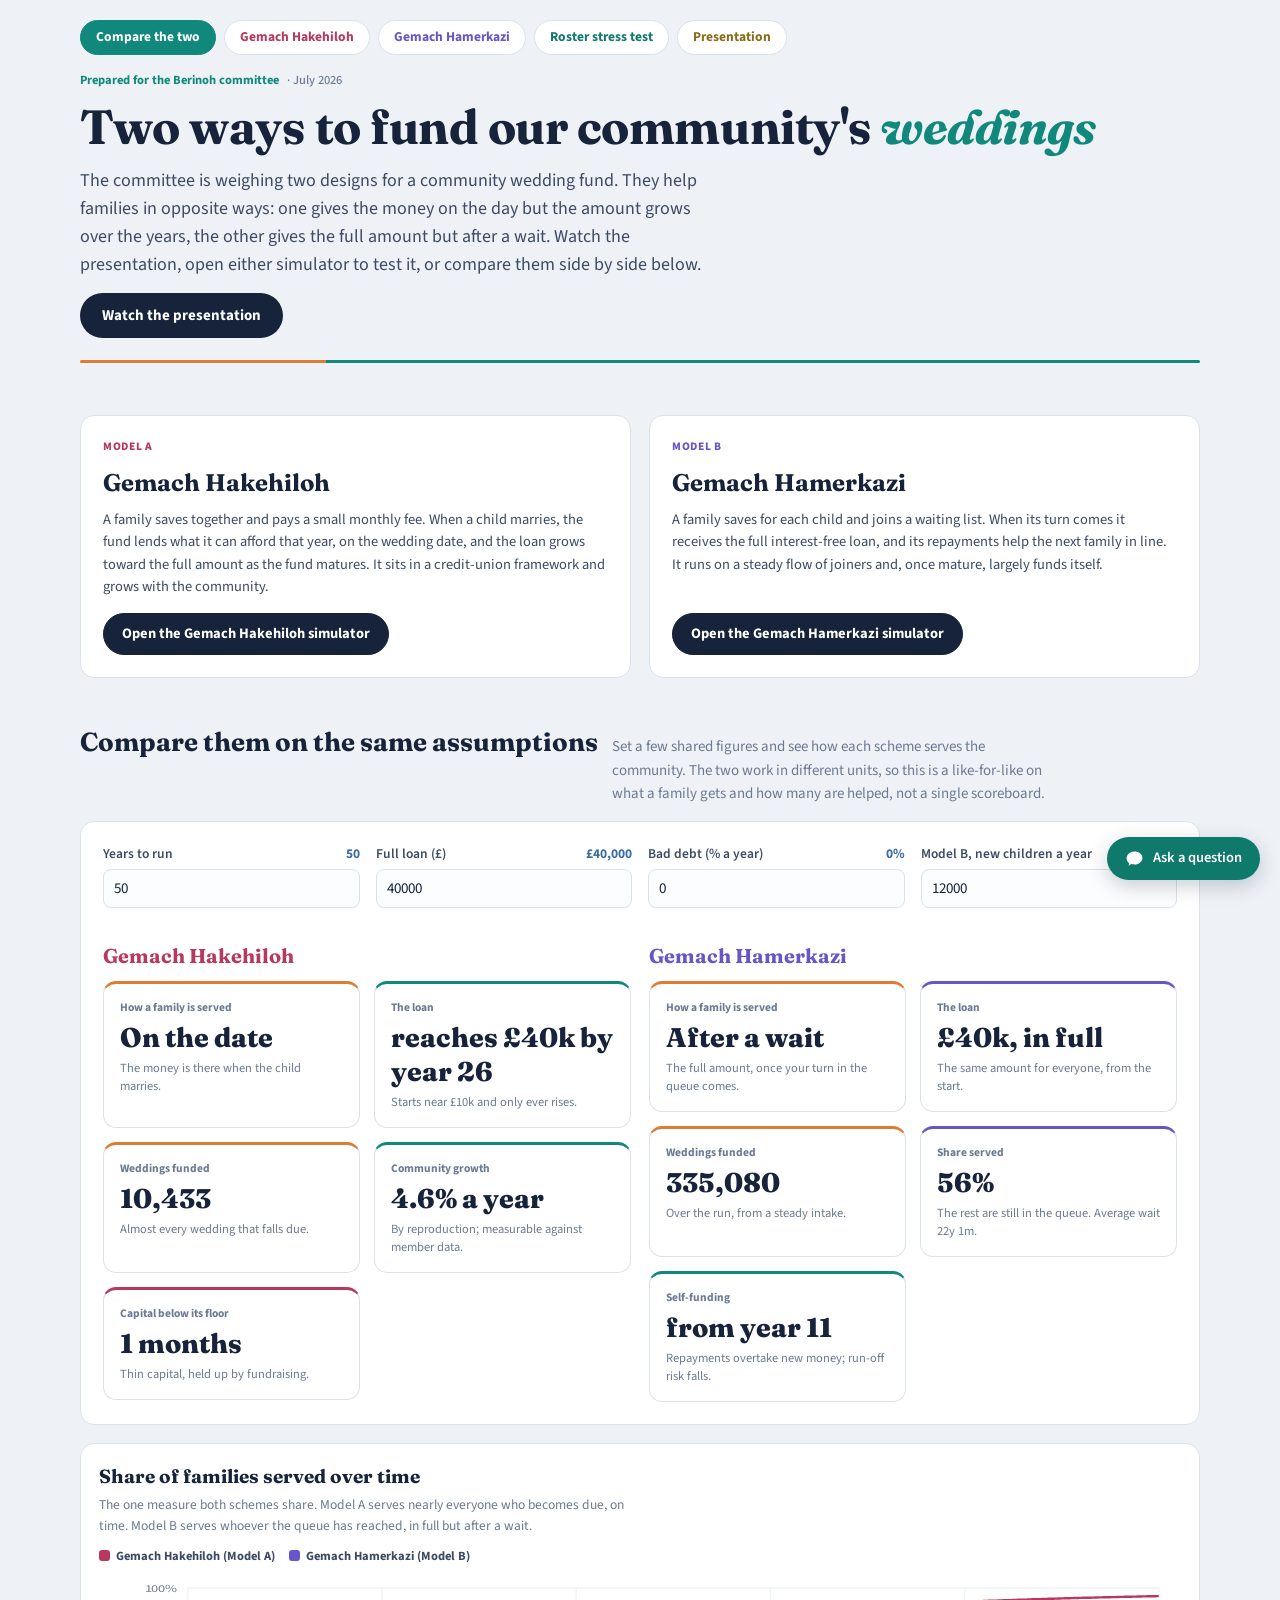
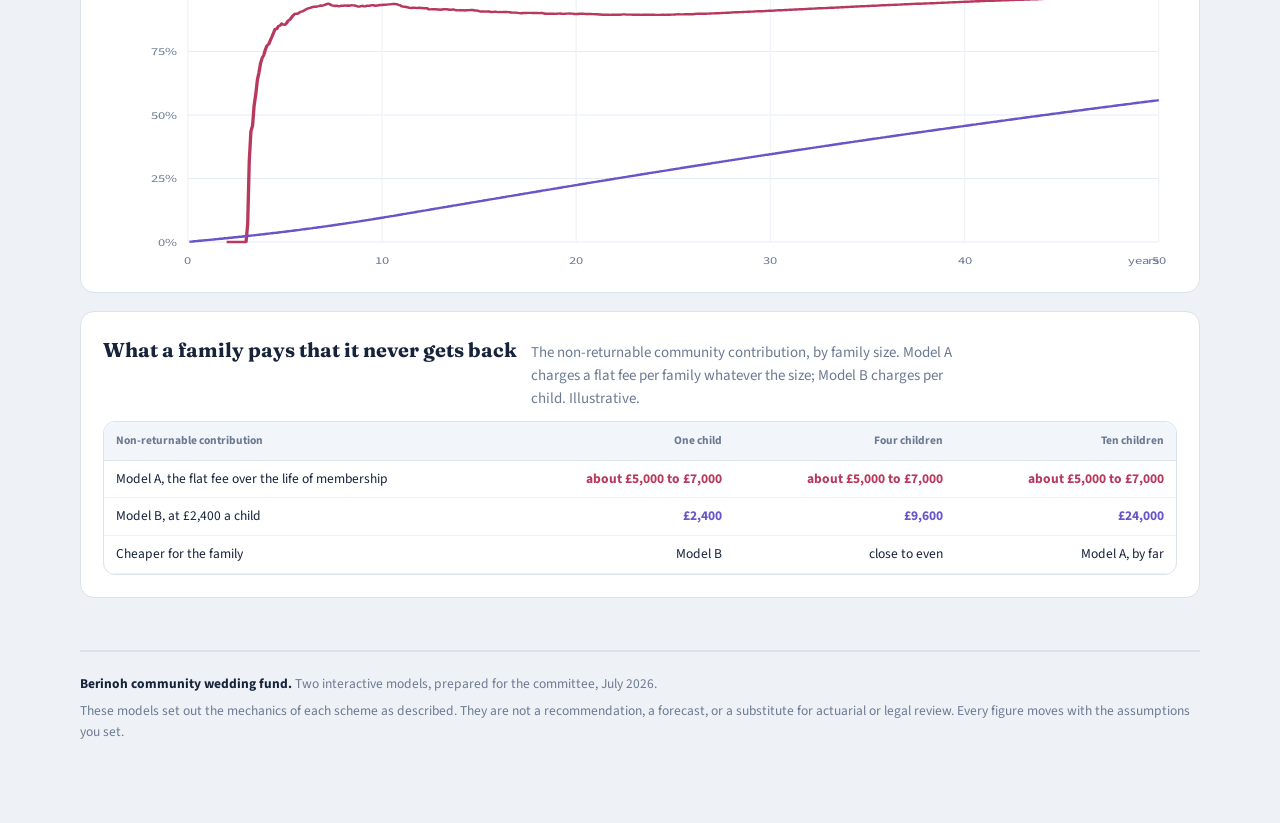
==== commit 0237f53f: "Add grounded committee assistant: Cloudflare Worker (ai/worker.js) + floating chat widget (js/ask.js" ====
--- a/index.html
+++ b/index.html
@@ -112,5 +112,6 @@
 <script src="/js/engine-b.js"></script>
 <script src="/js/seed-500.js"></script>
 <script src="/js/compare.js"></script>
+  <script defer src="/js/ask.js"></script>
 </body>
 </html>
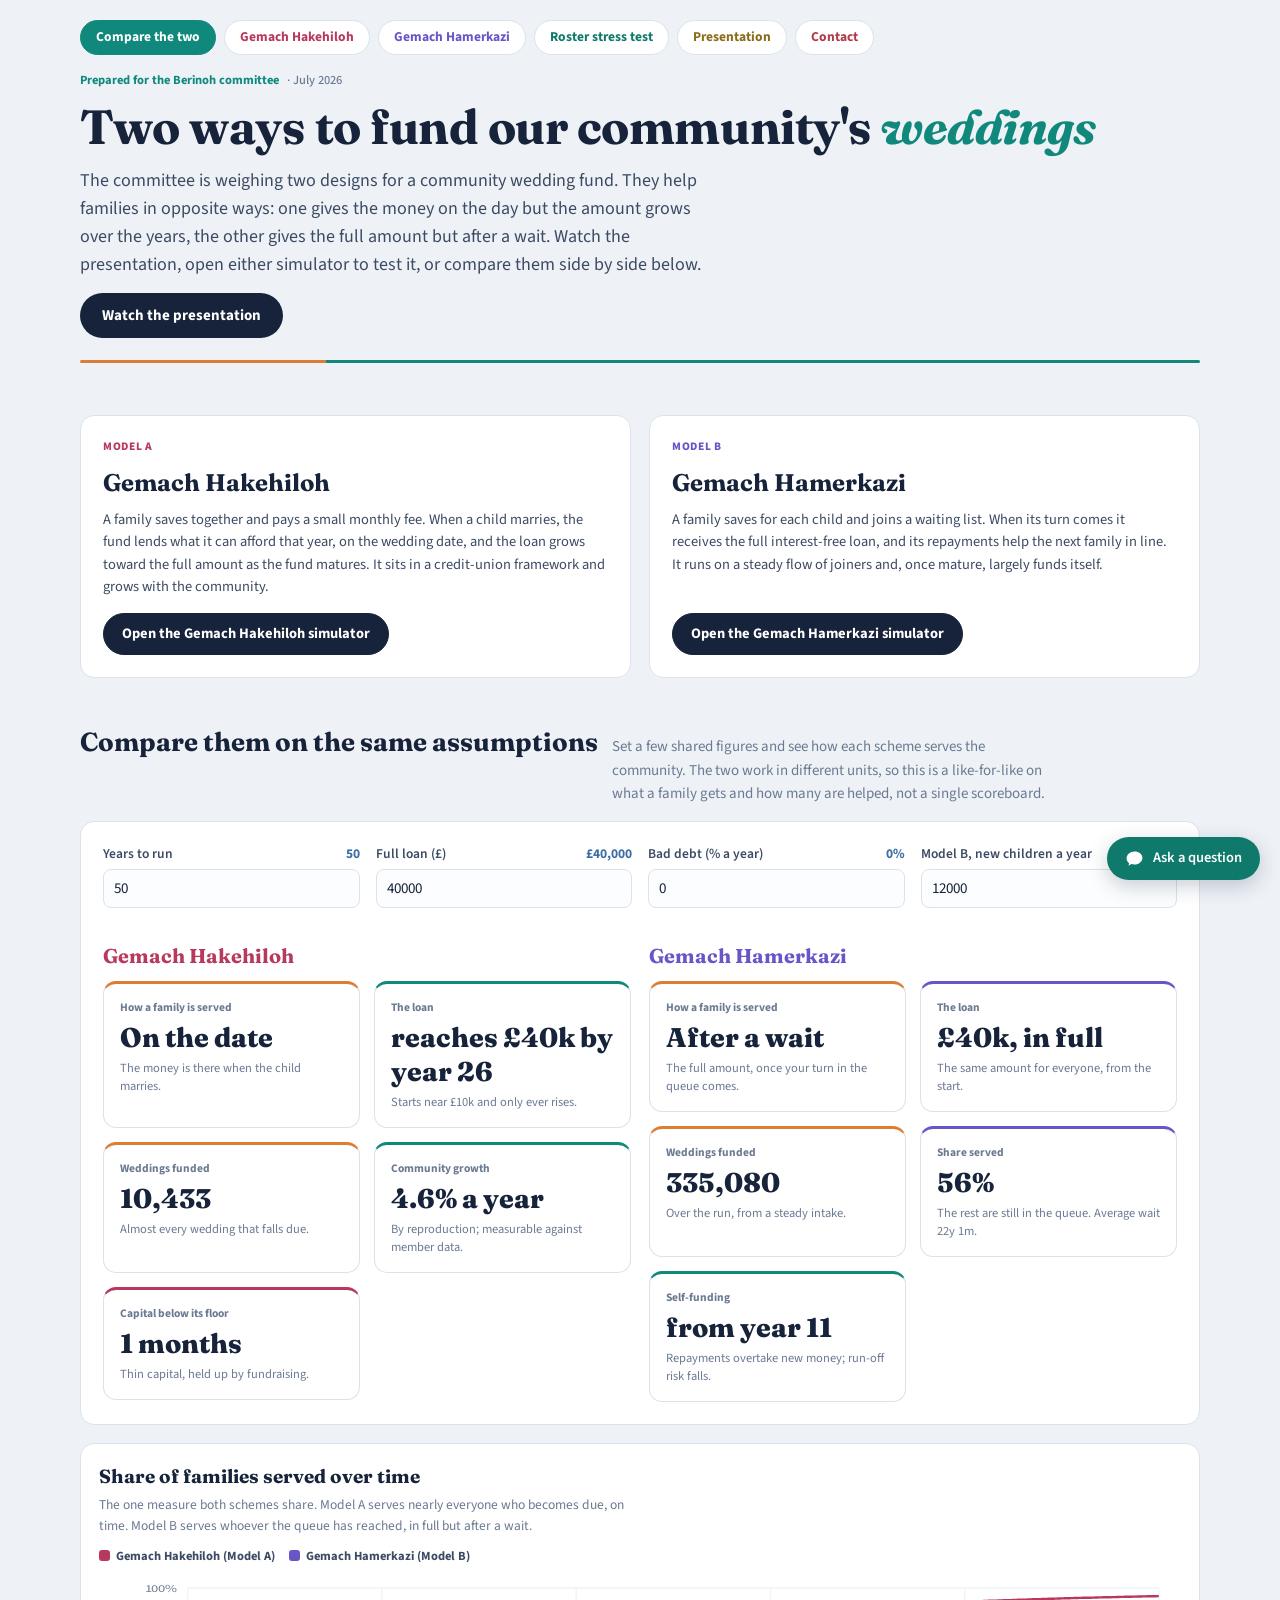
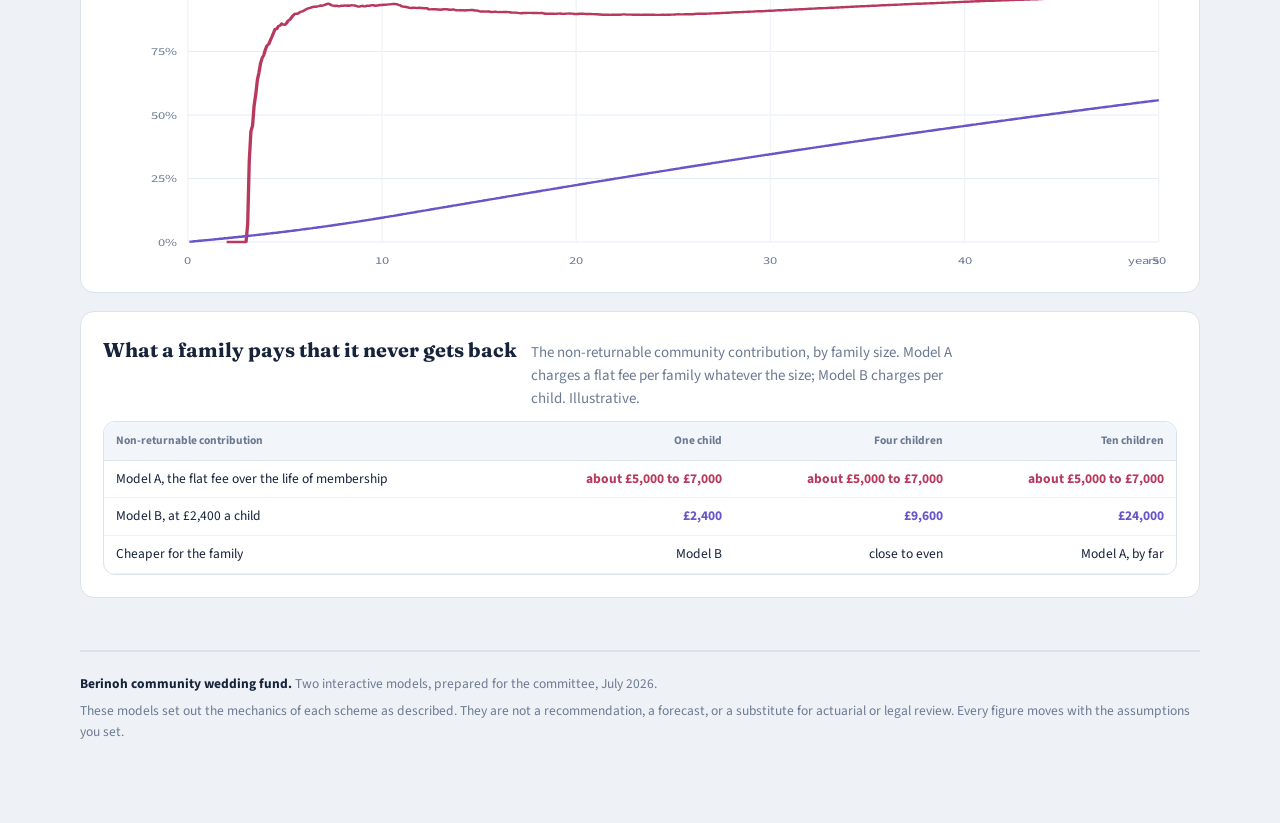
==== commit b3f51719: "Add member contact form + chat transcript emailing (session-threaded); Contact nav link" ====
--- a/index.html
+++ b/index.html
@@ -36,6 +36,7 @@
   <a class="b" href="/model-b/">Gemach Hamerkazi</a>
   <a class="s" href="/solvency/">Roster stress test</a>
   <a class="p" href="/presentation/">Presentation</a>
+  <a class="c" href="#contact" onclick="window.BKcontact&&BKcontact();return false;">Contact</a>
 </nav>
 
 <header class="masthead">
--- a/css/app.css
+++ b/css/app.css
@@ -32,6 +32,7 @@
 .sitenav a.home{color:var(--recyc)}
 .sitenav a.a{color:var(--out)}
 .sitenav a.b{color:var(--queue)}
+.sitenav a.c{color:#b23a48}
 .sitenav a.current{color:#fff;cursor:default}
 .sitenav a.home.current{background:var(--recyc);border-color:var(--recyc)}
 .sitenav a.a.current{background:var(--out);border-color:var(--out)}
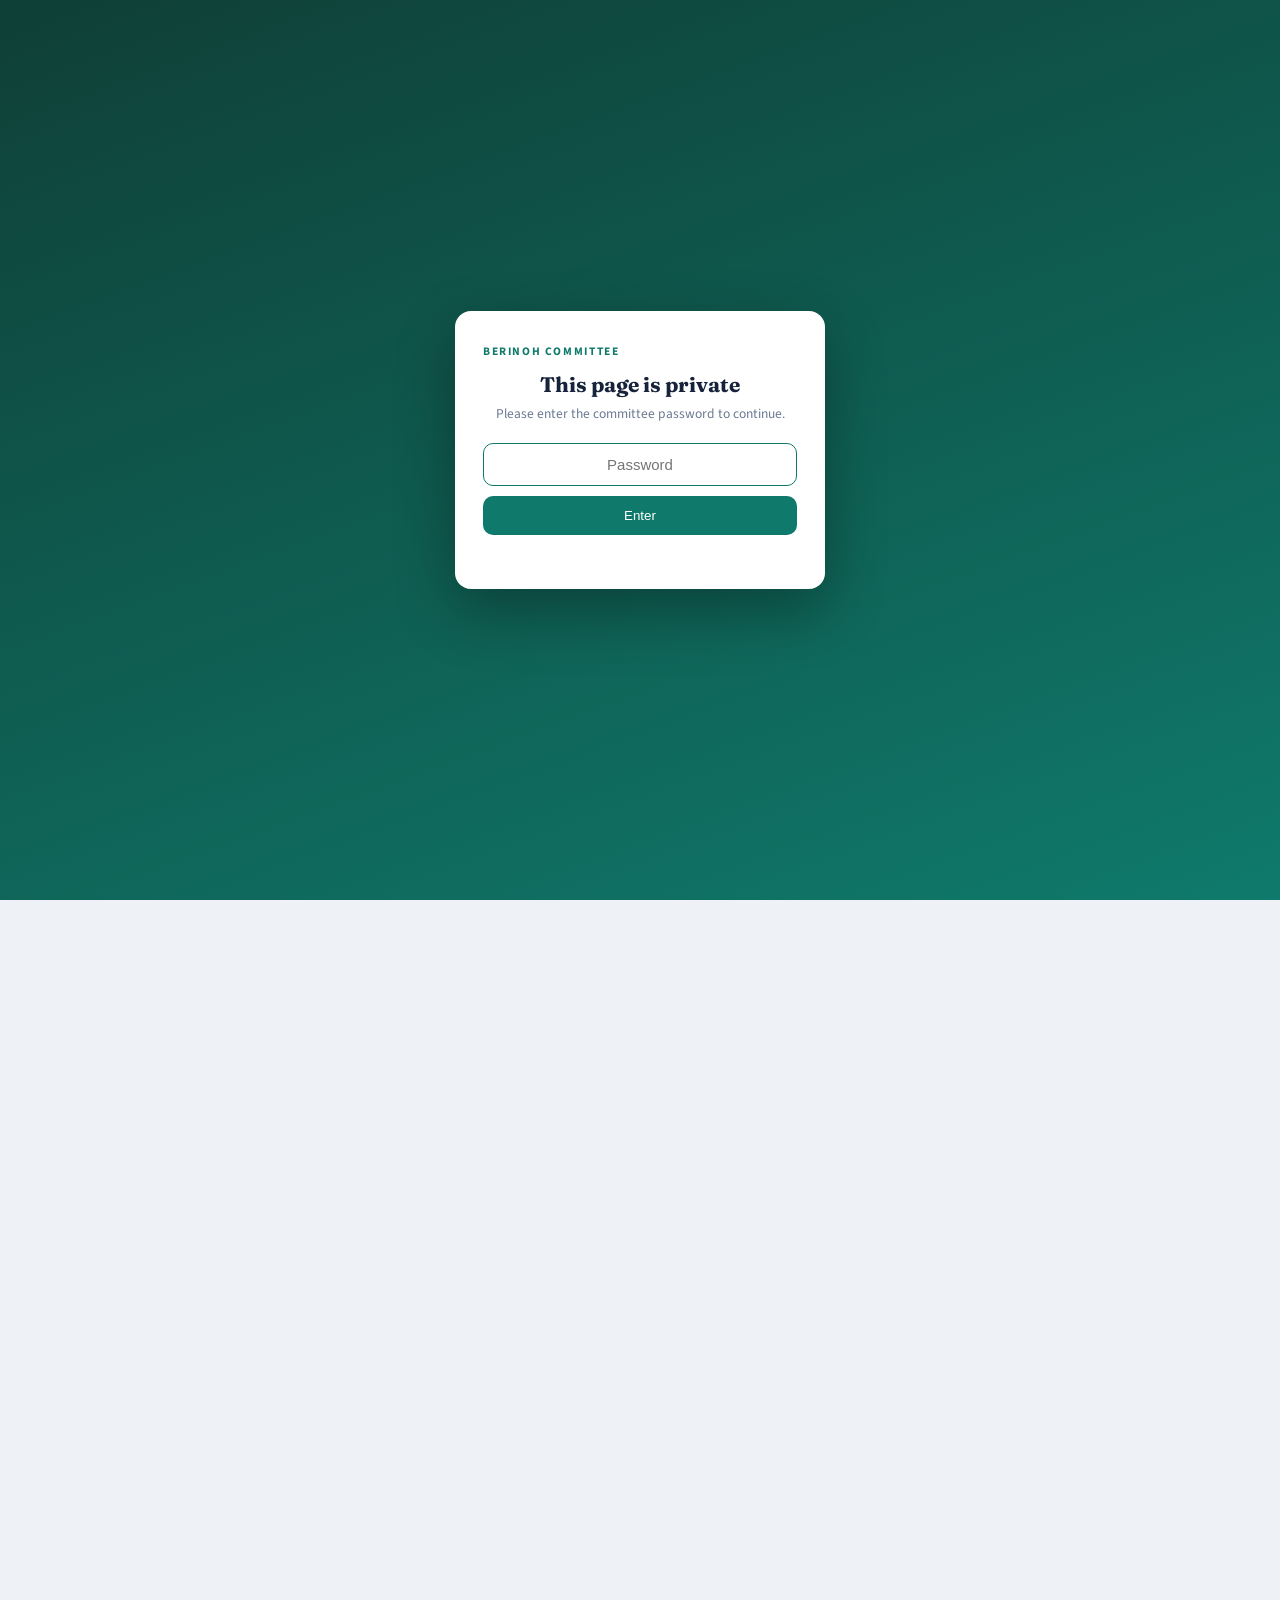
==== commit d62b3279: "Add shared-password gate to all pages (hashed, per-device unlock)" ====
--- a/index.html
+++ b/index.html
@@ -1,6 +1,7 @@
 <!DOCTYPE html>
 <html lang="en-GB" dir="ltr">
 <head>
+  <script src="/js/gate.js"></script>
 <meta charset="UTF-8">
 <meta name="viewport" content="width=device-width, initial-scale=1">
 <title>Two ways to fund our community's weddings - Berinoh</title>
